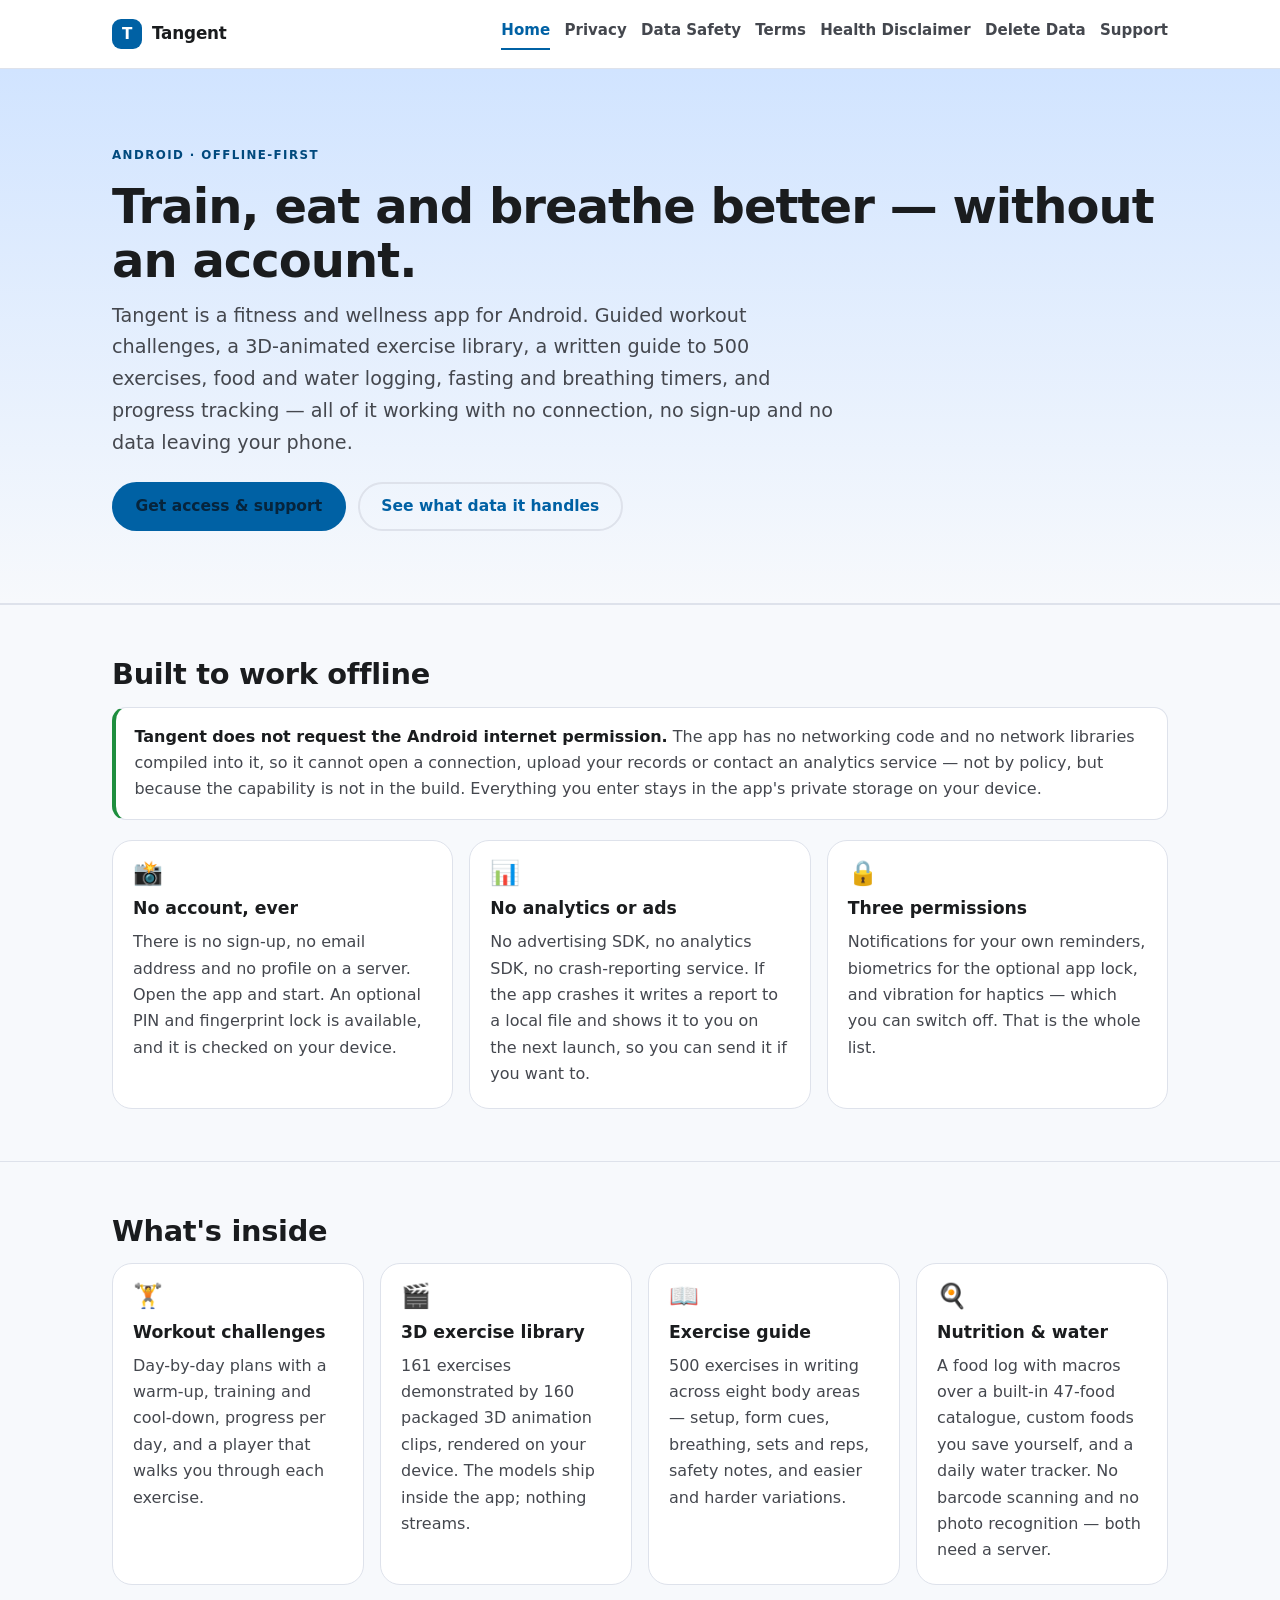
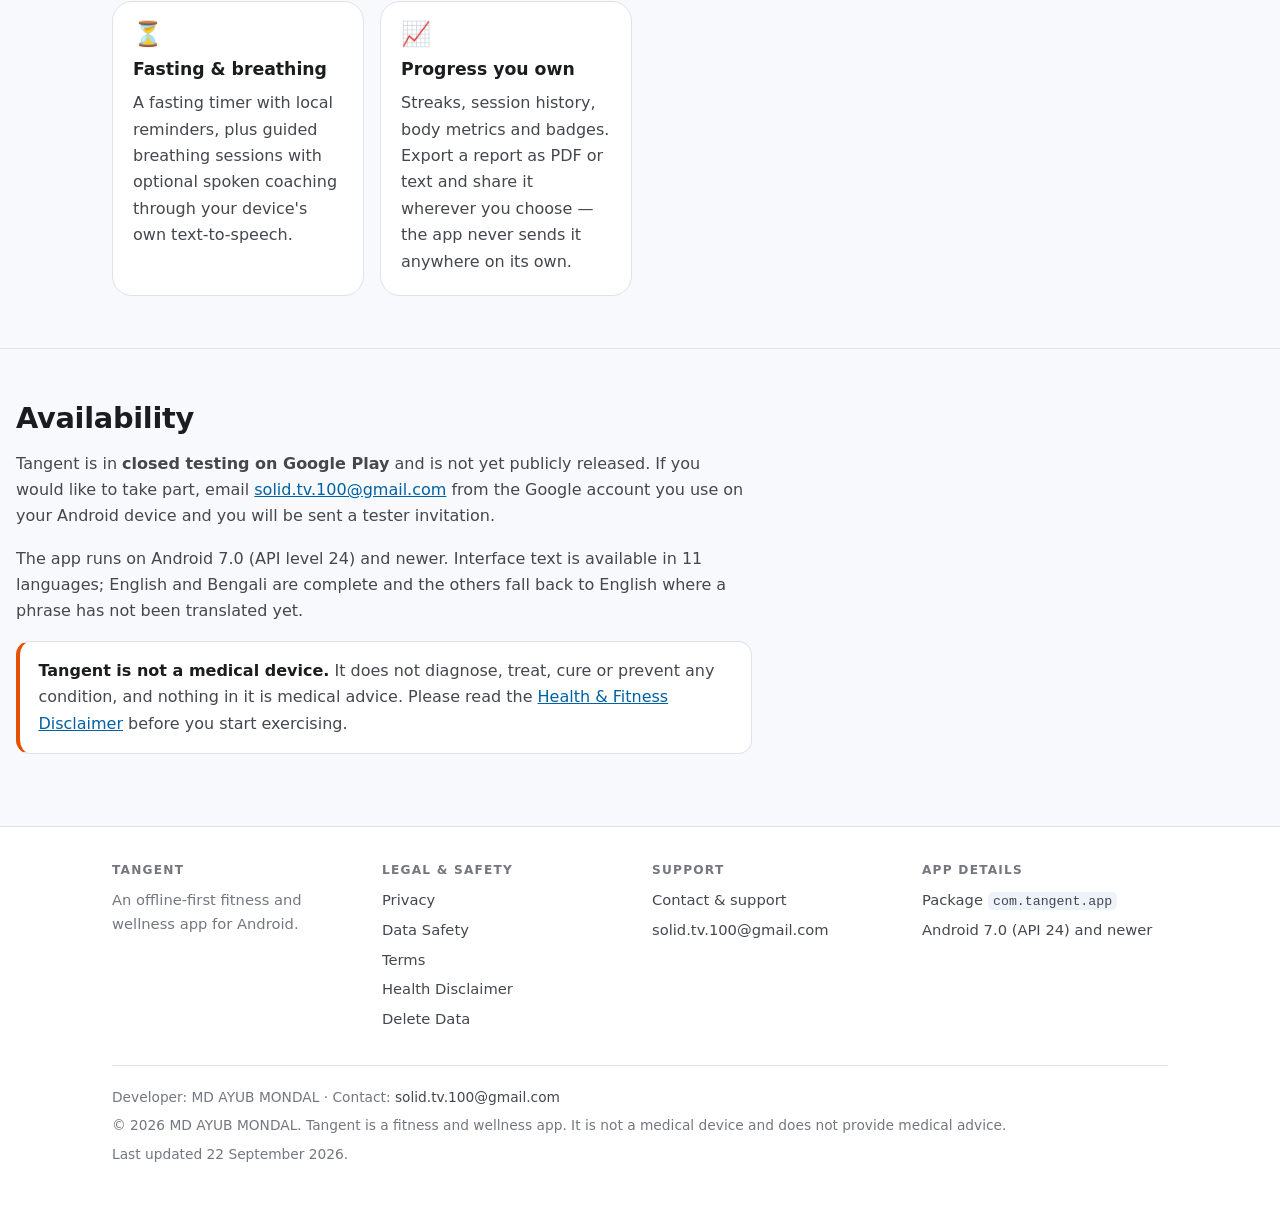
==== index.html @ b375116d "Initial commit: Tangent public website Static site for the Tangent Fitness & Wellness Android app: h" ====
<!DOCTYPE html>
<html lang="en">
<head>
<meta charset="utf-8">
<meta name="viewport" content="width=device-width, initial-scale=1">
<title>Tangent Fitness & Wellness — Offline Android fitness app</title>
<meta name="description" content="Tangent is an offline-first Android fitness and wellness app: workout challenges, a 3D exercise library, 500 written exercise guides, nutrition logging, fasting and breathing timers. No account, no ads, no data collection.">
<link rel="canonical" href="https://solidtv100-afk.github.io/tangent-website/">
<meta name="author" content="MD AYUB MONDAL">
<meta name="theme-color" content="#0061a4">
<meta property="og:type" content="website">
<meta property="og:site_name" content="Tangent Fitness &amp; Wellness">
<meta property="og:title" content="Tangent Fitness & Wellness — Offline Android fitness app">
<meta property="og:description" content="Tangent is an offline-first Android fitness and wellness app: workout challenges, a 3D exercise library, 500 written exercise guides, nutrition logging, fasting and breathing timers. No account, no ads, no data collection.">
<meta property="og:url" content="https://solidtv100-afk.github.io/tangent-website/">
<meta name="twitter:card" content="summary">
<link rel="stylesheet" href="assets/styles.css">
<link rel="icon" href="data:image/svg+xml,<svg xmlns='http://www.w3.org/2000/svg' viewBox='0 0 32 32'><rect width='32' height='32' rx='8' fill='%230061a4'/><text x='16' y='23' font-family='system-ui,sans-serif' font-size='19' font-weight='700' text-anchor='middle' fill='%23fff'>T</text></svg>">
<script type="application/ld+json">
{
  "@context": "https://schema.org",
  "@type": "SoftwareApplication",
  "name": "Tangent Fitness & Wellness",
  "operatingSystem": "Android 7.0+",
  "applicationCategory": "HealthApplication",
  "applicationSubCategory": "Fitness",
  "offers": { "@type": "Offer", "price": "0", "priceCurrency": "USD" },
  "author": { "@type": "Person", "name": "MD AYUB MONDAL" },
  "publisher": { "@type": "Person", "name": "MD AYUB MONDAL" },
  "url": "https://solidtv100-afk.github.io/tangent-website/",
  "description": "Offline-first fitness and wellness app for Android: workout challenges, a 3D exercise library, a written guide to 500 exercises, nutrition and water logging, fasting and breathing timers, and progress tracking. No account, no ads, no data collection.",
  "isAccessibleForFree": true,
  "privacyPolicy": "https://solidtv100-afk.github.io/tangent-website/privacy/"
}
</script>
</head>
<body>
<a class="skip-link" href="#main">Skip to main content</a>

<header class="site-header">
  <div class="wrap">
    <a class="brand" href="./">
      <span class="mark" aria-hidden="true">T</span>
      <span>Tangent<span class="sr-only"> Fitness &amp; Wellness</span></span>
    </a>
    <nav class="site-nav" aria-label="Main">
      <ul>
          <li><a href="./" aria-current="page">Home</a></li>
          <li><a href="privacy/">Privacy</a></li>
          <li><a href="data-safety/">Data Safety</a></li>
          <li><a href="terms/">Terms</a></li>
          <li><a href="disclaimer/">Health Disclaimer</a></li>
          <li><a href="delete-data/">Delete Data</a></li>
          <li><a href="support/">Support</a></li>
      </ul>
    </nav>
  </div>
</header>

<main id="main">

<section class="hero">
  <div class="wrap">
    <span class="eyebrow">Android &middot; Offline-first</span>
    <h1>Train, eat and breathe better &mdash; without an account.</h1>
    <p class="lede">
      Tangent is a fitness and wellness app for Android. Guided workout
      challenges, a 3D-animated exercise library, a written guide to 500
      exercises, food and water logging, fasting and breathing timers, and
      progress tracking &mdash; all of it working with no connection, no
      sign-up and no data leaving your phone.
    </p>
    <div class="actions">
      <a class="btn btn-primary" href="support/">Get access &amp; support</a>
      <a class="btn btn-ghost" href="data-safety/">See what data it handles</a>
    </div>
  </div>
</section>

<section>
  <div class="wrap">
    <h2>Built to work offline</h2>
    <div class="callout good">
      <p>
        <strong>Tangent does not request the Android internet permission.</strong>
        The app has no networking code and no network libraries compiled into
        it, so it cannot open a connection, upload your records or contact an
        analytics service &mdash; not by policy, but because the capability is
        not in the build. Everything you enter stays in the app's private
        storage on your device.
      </p>
    </div>
    <div class="grid">
      <div class="card">
        <span class="ico" aria-hidden="true">&#128248;</span>
        <h3>No account, ever</h3>
        <p>
          There is no sign-up, no email address and no profile on a server.
          Open the app and start. An optional PIN and fingerprint lock is
          available, and it is checked on your device.
        </p>
      </div>
      <div class="card">
        <span class="ico" aria-hidden="true">&#128202;</span>
        <h3>No analytics or ads</h3>
        <p>
          No advertising SDK, no analytics SDK, no crash-reporting service.
          If the app crashes it writes a report to a local file and shows it to
          you on the next launch, so you can send it if you want to.
        </p>
      </div>
      <div class="card">
        <span class="ico" aria-hidden="true">&#128274;</span>
        <h3>Three permissions</h3>
        <p>
          Notifications for your own reminders, biometrics for the optional app
          lock, and vibration for haptics &mdash; which you can switch off.
          That is the whole list.
        </p>
      </div>
    </div>
  </div>
</section>

<section>
  <div class="wrap">
    <h2>What's inside</h2>
    <div class="grid">
      <div class="card">
        <span class="ico" aria-hidden="true">&#127947;</span>
        <h3>Workout challenges</h3>
        <p>
          Day-by-day plans with a warm-up, training and cool-down, progress per
          day, and a player that walks you through each exercise.
        </p>
      </div>
      <div class="card">
        <span class="ico" aria-hidden="true">&#127916;</span>
        <h3>3D exercise library</h3>
        <p>
          161 exercises demonstrated by 160 packaged 3D animation clips,
          rendered on your device. The models ship inside the app; nothing
          streams.
        </p>
      </div>
      <div class="card">
        <span class="ico" aria-hidden="true">&#128214;</span>
        <h3>Exercise guide</h3>
        <p>
          500 exercises in writing across eight body areas &mdash; setup, form
          cues, breathing, sets and reps, safety notes, and easier and harder
          variations.
        </p>
      </div>
      <div class="card">
        <span class="ico" aria-hidden="true">&#127859;</span>
        <h3>Nutrition &amp; water</h3>
        <p>
          A food log with macros over a built-in 47-food catalogue, custom
          foods you save yourself, and a daily water tracker. No barcode
          scanning and no photo recognition &mdash; both need a server.
        </p>
      </div>
      <div class="card">
        <span class="ico" aria-hidden="true">&#9203;</span>
        <h3>Fasting &amp; breathing</h3>
        <p>
          A fasting timer with local reminders, plus guided breathing sessions
          with optional spoken coaching through your device's own
          text-to-speech.
        </p>
      </div>
      <div class="card">
        <span class="ico" aria-hidden="true">&#128200;</span>
        <h3>Progress you own</h3>
        <p>
          Streaks, session history, body metrics and badges. Export a report as
          PDF or text and share it wherever you choose &mdash; the app never
          sends it anywhere on its own.
        </p>
      </div>
    </div>
  </div>
</section>

<section>
  <div class="wrap prose">
    <h2>Availability</h2>
    <p>
      Tangent is in <strong>closed testing on Google Play</strong> and is not
      yet publicly released. If you would like to take part, email
      <a href="mailto:solid.tv.100@gmail.com">solid.tv.100@gmail.com</a> from the Google account you use on
      your Android device and you will be sent a tester invitation.
    </p>
    <p>
      The app runs on Android 7.0 (API level 24) and newer. Interface text is
      available in 11 languages; English and Bengali are complete and the
      others fall back to English where a phrase has not been translated yet.
    </p>
    <div class="callout warn">
      <p>
        <strong>Tangent is not a medical device.</strong> It does not diagnose,
        treat, cure or prevent any condition, and nothing in it is medical
        advice. Please read the
        <a href="disclaimer/">Health &amp; Fitness Disclaimer</a> before you
        start exercising.
      </p>
    </div>
  </div>
</section>

</main>

<footer class="site-footer">
  <div class="wrap">
    <div class="footer-grid">
      <div>
        <h2>Tangent</h2>
        <p style="margin:0;color:var(--ink-muted)">An offline-first fitness and wellness app for Android.</p>
      </div>
      <div>
        <h2>Legal &amp; safety</h2>
        <ul>
            <li><a href="privacy/">Privacy</a></li>
            <li><a href="data-safety/">Data Safety</a></li>
            <li><a href="terms/">Terms</a></li>
            <li><a href="disclaimer/">Health Disclaimer</a></li>
            <li><a href="delete-data/">Delete Data</a></li>
        </ul>
      </div>
      <div>
        <h2>Support</h2>
        <ul>
          <li><a href="support/">Contact &amp; support</a></li>
          <li><a href="mailto:solid.tv.100@gmail.com">solid.tv.100@gmail.com</a></li>
        </ul>
      </div>
      <div>
        <h2>App details</h2>
        <ul>
          <li>Package <code>com.tangent.app</code></li>
          <li>Android 7.0 (API 24) and newer</li>
        </ul>
      </div>
    </div>
    <div class="legal">
      <p>Developer: MD AYUB MONDAL &middot; Contact: <a href="mailto:solid.tv.100@gmail.com">solid.tv.100@gmail.com</a></p>
      <p>&copy; 2026 MD AYUB MONDAL. Tangent is a fitness and wellness app. It is not a medical device and does not provide medical advice.</p>
      <p>Last updated 22 September 2026.</p>
    </div>
  </div>
</footer>
</body>
</html>
---- assets/styles.css ----
/*
 * Tangent Fitness & Wellness — public site.
 *
 * One stylesheet, no build step, no web fonts and no JavaScript: every page is
 * a static document that renders on first paint. The palette is taken from the
 * app's own theme so the site and the product look like the same thing.
 */

:root {
  --canvas: #f7f9fc;
  --surface: #ffffff;
  --surface-alt: #eef3fa;
  --border: #dee2eb;
  --blue: #0061a4;
  --blue-dark: #00497d;
  --blue-light: #d1e4ff;
  --ink: #1a1c1e;
  --ink-2: #44474e;
  --ink-muted: #74777f;
  --success: #1e8e3e;
  --flame: #e65100;
  --radius: 14px;
  --radius-lg: 20px;
  --maxw: 68rem;
  --gutter: 1rem;
}

@media (prefers-color-scheme: dark) {
  :root:not([data-theme="light"]) {
    --canvas: #121417;
    --surface: #1a1c1e;
    --surface-alt: #22262b;
    --border: #33373d;
    --blue: #9ecaff;
    --blue-dark: #d1e4ff;
    --blue-light: #16324d;
    --ink: #e3e2e6;
    --ink-2: #c4c7cf;
    --ink-muted: #8e9199;
    --success: #6dd58c;
    --flame: #ffb59c;
  }
}

:root[data-theme="dark"] {
  --canvas: #121417;
  --surface: #1a1c1e;
  --surface-alt: #22262b;
  --border: #33373d;
  --blue: #9ecaff;
  --blue-dark: #d1e4ff;
  --blue-light: #16324d;
  --ink: #e3e2e6;
  --ink-2: #c4c7cf;
  --ink-muted: #8e9199;
  --success: #6dd58c;
  --flame: #ffb59c;
}

*, *::before, *::after { box-sizing: border-box; }

html { -webkit-text-size-adjust: 100%; scroll-behavior: smooth; }
@media (prefers-reduced-motion: reduce) {
  html { scroll-behavior: auto; }
}

body {
  margin: 0;
  background: var(--canvas);
  color: var(--ink-2);
  font-family: system-ui, -apple-system, "Segoe UI", Roboto, "Helvetica Neue", Arial, sans-serif;
  font-size: 1rem;
  line-height: 1.65;
  overflow-wrap: break-word;
}

/* Keyboard users need to see where they are. */
:where(a, button, summary, input):focus-visible {
  outline: 3px solid var(--blue);
  outline-offset: 2px;
  border-radius: 4px;
}

.skip-link {
  position: absolute;
  left: -9999px;
  top: 0;
  background: var(--blue);
  color: #fff;
  padding: 0.75rem 1rem;
  z-index: 100;
}
.skip-link:focus { left: 0; }

.wrap {
  width: 100%;
  max-width: var(--maxw);
  margin-inline: auto;
  padding-inline: var(--gutter);
}

/* ── header ────────────────────────────────────────────────────────────── */
.site-header {
  background: var(--surface);
  border-bottom: 1px solid var(--border);
  position: sticky;
  top: 0;
  z-index: 20;
}
.site-header .wrap {
  display: flex;
  flex-wrap: wrap;
  align-items: center;
  gap: 0.5rem 1.25rem;
  padding-block: 0.75rem;
}
.brand {
  display: inline-flex;
  align-items: center;
  gap: 0.6rem;
  font-weight: 800;
  font-size: 1.05rem;
  color: var(--ink);
  text-decoration: none;
  letter-spacing: -0.01em;
}
.brand .mark {
  width: 1.9rem;
  height: 1.9rem;
  flex: none;
  border-radius: 9px;
  background: var(--blue);
  color: #fff;
  display: grid;
  place-items: center;
  font-size: 0.95rem;
  font-weight: 900;
}
/* A wrapping row of links needs no toggle button and no script; six links fit
   on two lines at 320px and on one line from about 640px up. */
.site-nav ul {
  display: flex;
  flex-wrap: wrap;
  gap: 0.15rem 0.9rem;
  list-style: none;
  margin: 0;
  padding: 0;
}
.site-nav a {
  display: inline-block;
  padding: 0.35rem 0;
  color: var(--ink-2);
  text-decoration: none;
  font-size: 0.94rem;
  font-weight: 600;
  border-bottom: 2px solid transparent;
}
.site-nav a:hover { color: var(--blue); }
.site-nav a[aria-current="page"] {
  color: var(--blue);
  border-bottom-color: var(--blue);
}
@media (min-width: 46rem) {
  .site-nav { margin-left: auto; }
}

/* ── hero ──────────────────────────────────────────────────────────────── */
.hero {
  padding-block: clamp(2.5rem, 7vw, 4.5rem);
  background: linear-gradient(180deg, var(--blue-light) 0%, var(--canvas) 100%);
  border-bottom: 1px solid var(--border);
}
.hero h1 {
  margin: 0 0 0.75rem;
  font-size: clamp(1.9rem, 6vw, 3rem);
  line-height: 1.12;
  letter-spacing: -0.02em;
  color: var(--ink);
}
.hero .lede {
  margin: 0 0 1.5rem;
  font-size: clamp(1.02rem, 2.4vw, 1.2rem);
  max-width: 46rem;
  color: var(--ink-2);
}
.eyebrow {
  display: inline-block;
  margin-bottom: 0.9rem;
  font-size: 0.74rem;
  font-weight: 800;
  letter-spacing: 0.12em;
  text-transform: uppercase;
  color: var(--blue-dark);
}

.actions { display: flex; flex-wrap: wrap; gap: 0.75rem; }
.btn {
  display: inline-flex;
  align-items: center;
  justify-content: center;
  min-height: 2.9rem;
  padding: 0.6rem 1.35rem;
  border-radius: 999px;
  font-weight: 700;
  font-size: 0.97rem;
  text-decoration: none;
  border: 2px solid transparent;
  cursor: pointer;
}
.btn-primary { background: var(--blue); color: #fff; }
.btn-primary:hover { background: var(--blue-dark); }
:root[data-theme="dark"] .btn-primary,
:root:not([data-theme="light"]) .btn-primary { color: #06243c; }
.btn-ghost {
  background: transparent;
  color: var(--blue);
  border-color: var(--border);
}
.btn-ghost:hover { border-color: var(--blue); }

/* ── content ───────────────────────────────────────────────────────────── */
main { display: block; }
section { padding-block: clamp(2rem, 5vw, 3.25rem); }
section + section { border-top: 1px solid var(--border); }

h2 {
  font-size: clamp(1.35rem, 3.6vw, 1.8rem);
  line-height: 1.25;
  letter-spacing: -0.01em;
  color: var(--ink);
  margin: 0 0 0.85rem;
}
h3 {
  font-size: 1.08rem;
  color: var(--ink);
  margin: 1.75rem 0 0.4rem;
}
p { margin: 0 0 1rem; }
a { color: var(--blue); }

ul, ol { margin: 0 0 1rem; padding-left: 1.3rem; }
li { margin-bottom: 0.4rem; }

.grid {
  display: grid;
  gap: 1rem;
  grid-template-columns: repeat(auto-fit, minmax(min(100%, 15.5rem), 1fr));
}
.card {
  background: var(--surface);
  border: 1px solid var(--border);
  border-radius: var(--radius-lg);
  padding: 1.25rem;
}
.card h3 { margin-top: 0; }
.card p:last-child { margin-bottom: 0; }
.card .ico { font-size: 1.5rem; line-height: 1; display: block; margin-bottom: 0.6rem; }

/* A claim the reader can check beats a claim they have to trust. */
.callout {
  background: var(--surface);
  border: 1px solid var(--border);
  border-left: 4px solid var(--blue);
  border-radius: var(--radius);
  padding: 1rem 1.15rem;
  margin: 0 0 1.25rem;
}
.callout.warn { border-left-color: var(--flame); }
.callout.good { border-left-color: var(--success); }
.callout > :last-child { margin-bottom: 0; }
.callout strong { color: var(--ink); }

.table-scroll { overflow-x: auto; margin-bottom: 1.25rem; }
table {
  width: 100%;
  border-collapse: collapse;
  font-size: 0.94rem;
  background: var(--surface);
  border: 1px solid var(--border);
  border-radius: var(--radius);
}
caption {
  caption-side: top;
  text-align: left;
  font-size: 0.86rem;
  color: var(--ink-muted);
  padding-bottom: 0.5rem;
}
th, td {
  text-align: left;
  padding: 0.7rem 0.85rem;
  border-bottom: 1px solid var(--border);
  vertical-align: top;
}
th { color: var(--ink); font-weight: 700; background: var(--surface-alt); }
tbody tr:last-child td { border-bottom: none; }

code, .mono {
  font-family: ui-monospace, SFMono-Regular, Menlo, Consolas, monospace;
  font-size: 0.9em;
  background: var(--surface-alt);
  padding: 0.12em 0.4em;
  border-radius: 5px;
}

.meta {
  font-size: 0.88rem;
  color: var(--ink-muted);
  margin-bottom: 1.5rem;
}
/* A comfortable measure for long text, but left-aligned: `.wrap` centres its
   own box, so a narrower `.prose` inside it used to re-centre and sit inboard
   of every full-width section above it, breaking the left rail down the page. */
.prose { max-width: 48rem; margin-inline: 0 auto; }

/* ── footer ────────────────────────────────────────────────────────────── */
.site-footer {
  background: var(--surface);
  border-top: 1px solid var(--border);
  padding-block: 2.25rem;
  font-size: 0.92rem;
}
.footer-grid {
  display: grid;
  gap: 1.5rem;
  grid-template-columns: repeat(auto-fit, minmax(min(100%, 13rem), 1fr));
}
.site-footer h2 {
  font-size: 0.76rem;
  letter-spacing: 0.1em;
  text-transform: uppercase;
  color: var(--ink-muted);
  margin-bottom: 0.6rem;
}
.site-footer ul { list-style: none; padding: 0; margin: 0; }
.site-footer li { margin-bottom: 0.35rem; }
.site-footer a { color: var(--ink-2); text-decoration: none; }
.site-footer a:hover { color: var(--blue); text-decoration: underline; }
.legal {
  margin-top: 1.75rem;
  padding-top: 1.25rem;
  border-top: 1px solid var(--border);
  color: var(--ink-muted);
  font-size: 0.86rem;
}
.legal p { margin-bottom: 0.35rem; }

/* Visually hidden but available to screen readers. */
.sr-only {
  position: absolute;
  width: 1px; height: 1px;
  padding: 0; margin: -1px;
  overflow: hidden;
  clip: rect(0 0 0 0);
  white-space: nowrap;
  border: 0;
}

/* A scrollable table is focusable, so give it a visible boundary and let it
   breathe less on a narrow screen — a 3-column table at 320px needs the room
   more than it needs the padding. */
.table-scroll {
  border-radius: var(--radius);
}
.table-scroll:focus-visible {
  outline: 3px solid var(--blue);
  outline-offset: 2px;
}
@media (max-width: 26rem) {
  th, td { padding: 0.55rem 0.6rem; }
  table { font-size: 0.88rem; }
}
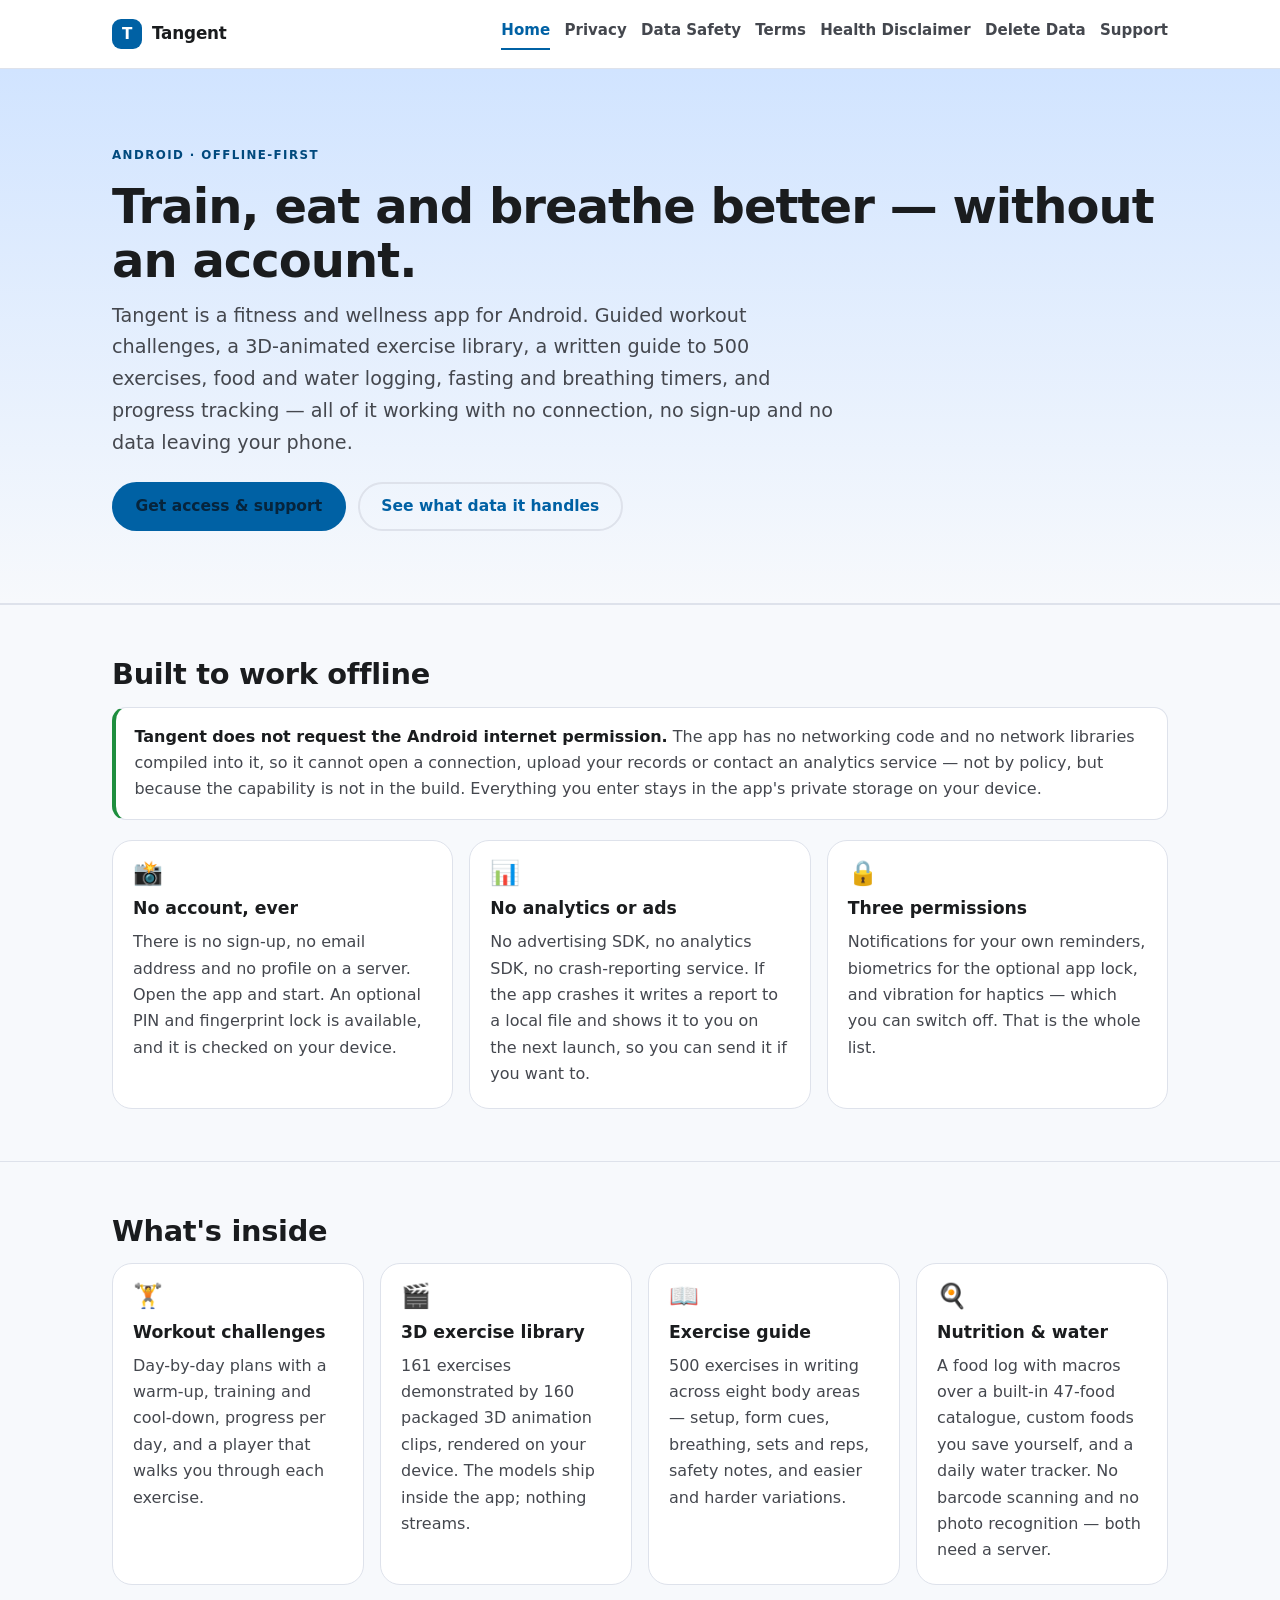
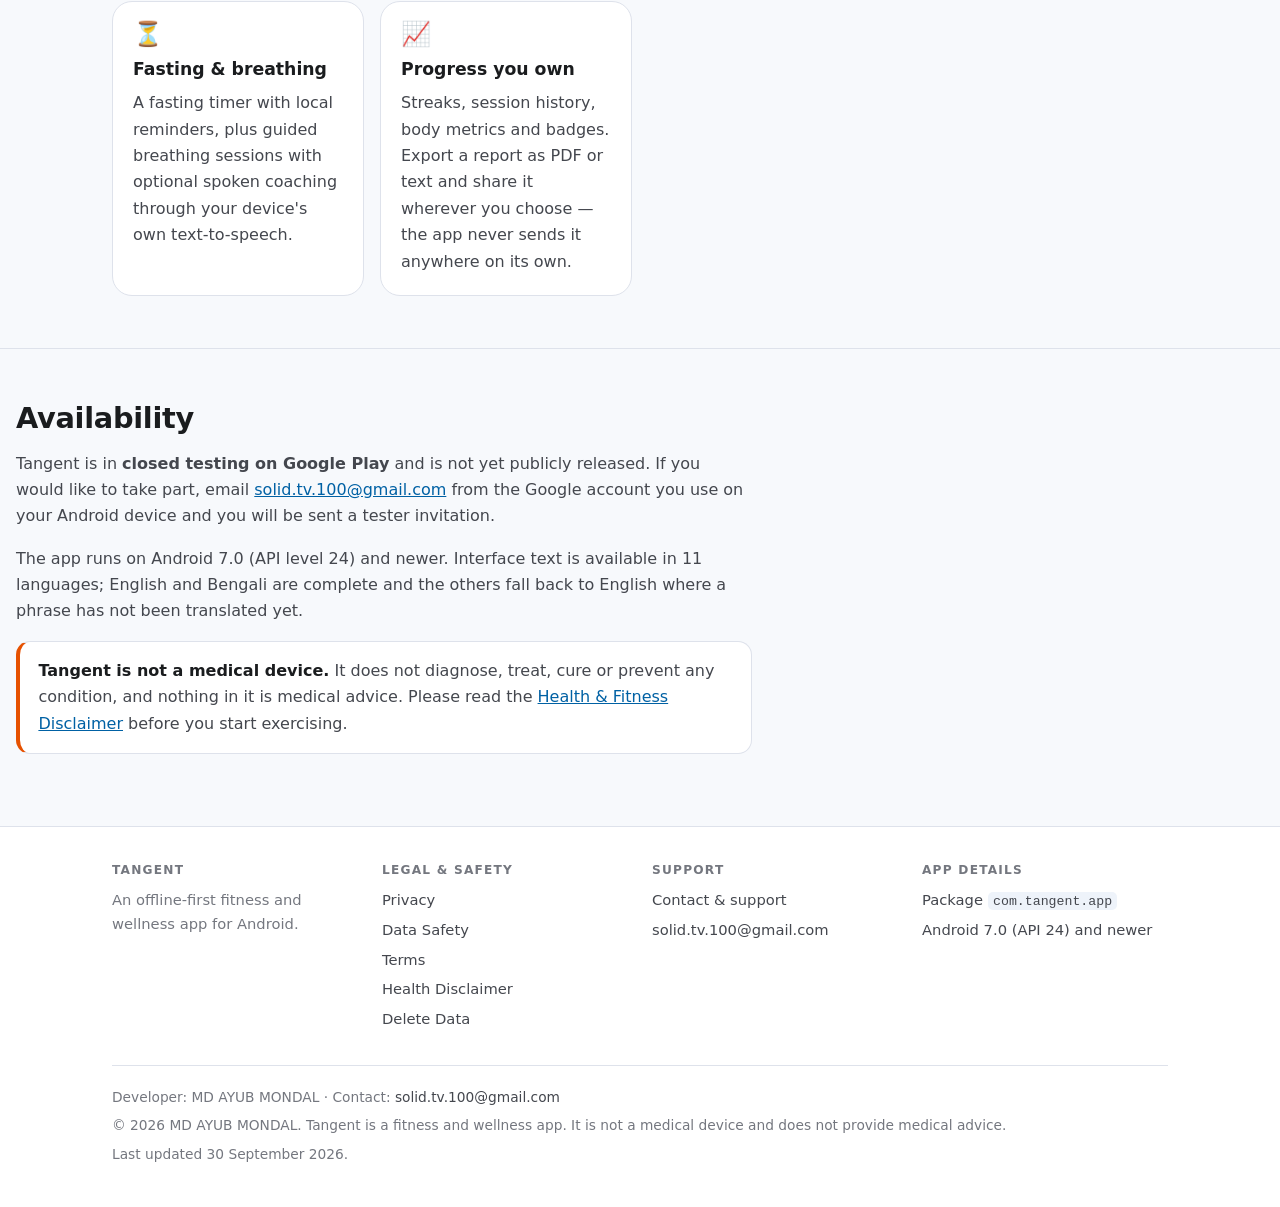
==== commit e1344787: "Privacy, data safety and disclaimer: add Health Checks and activity/sleep/custom logs Sync the gener" ====
--- a/index.html
+++ b/index.html
@@ -246,7 +246,7 @@
     <div class="legal">
       <p>Developer: MD AYUB MONDAL &middot; Contact: <a href="mailto:solid.tv.100@gmail.com">solid.tv.100@gmail.com</a></p>
       <p>&copy; 2026 MD AYUB MONDAL. Tangent is a fitness and wellness app. It is not a medical device and does not provide medical advice.</p>
-      <p>Last updated 22 September 2026.</p>
+      <p>Last updated 30 September 2026.</p>
     </div>
   </div>
 </footer>
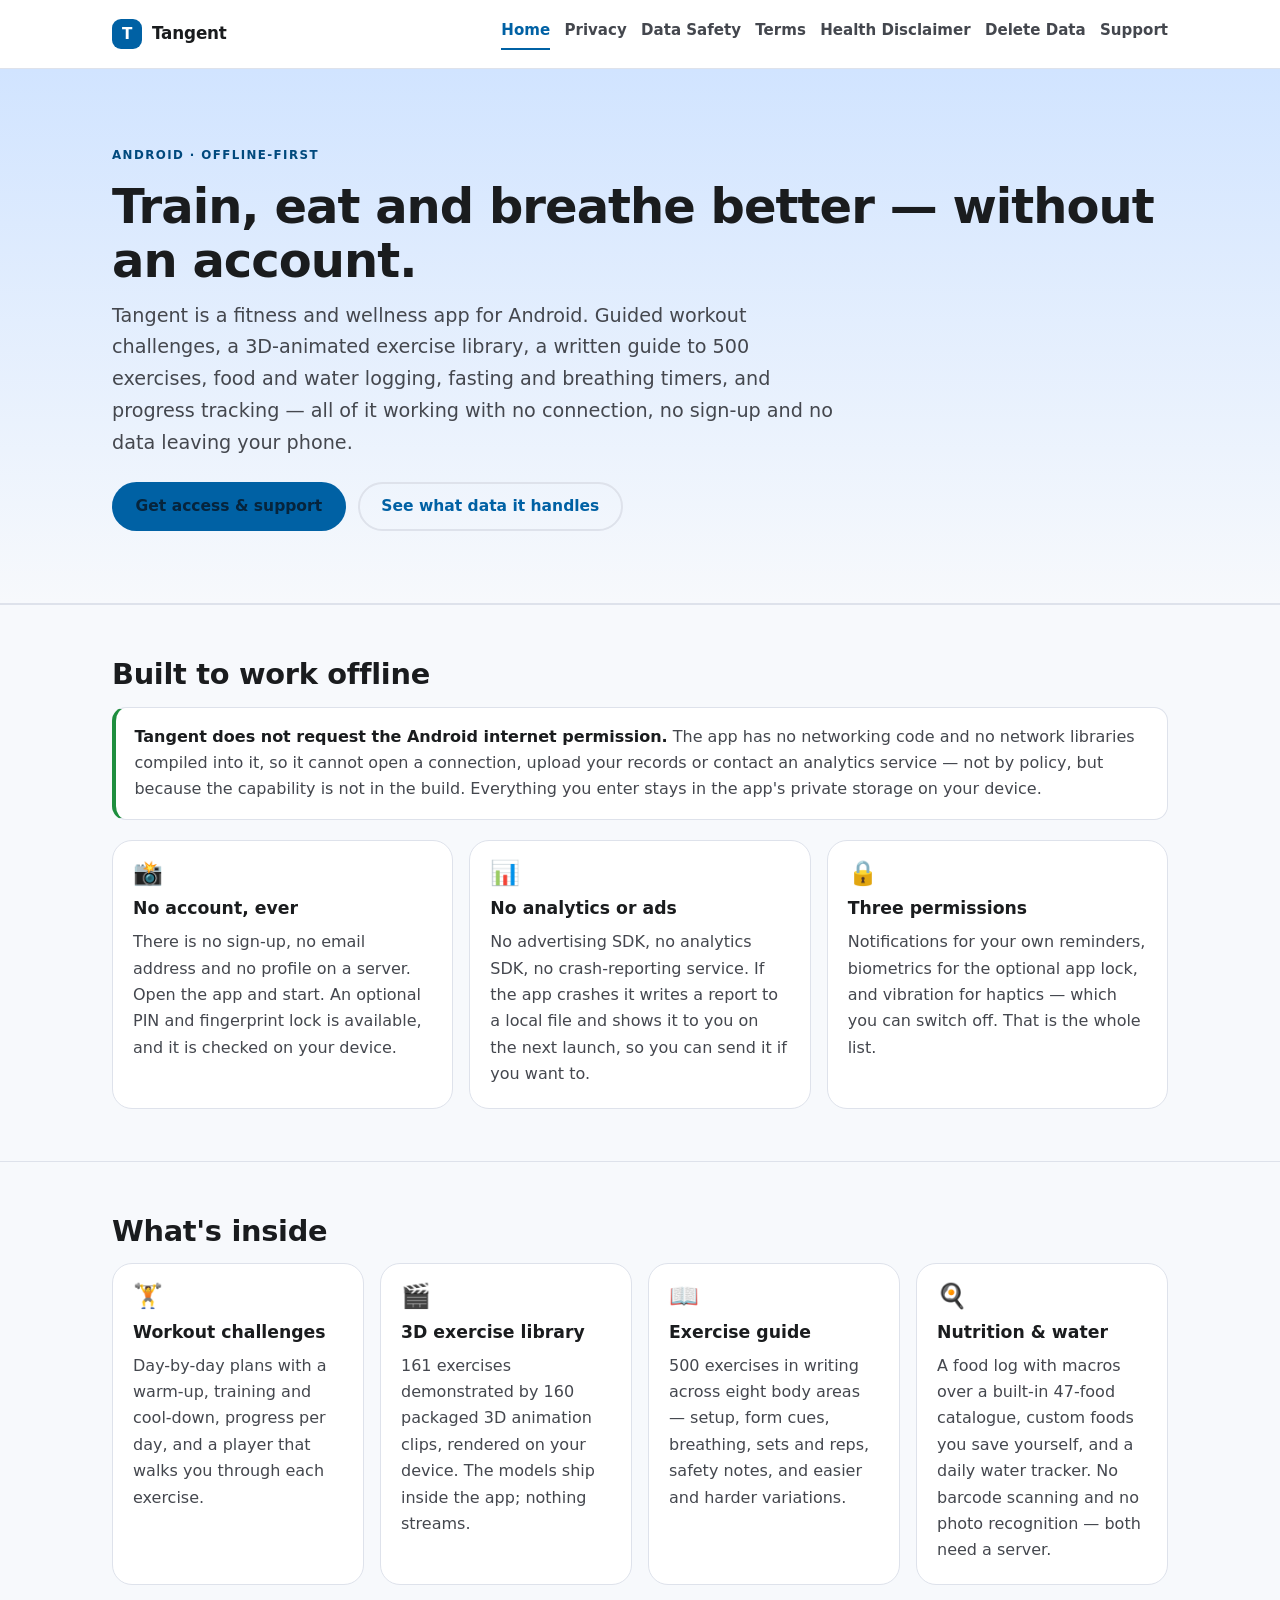
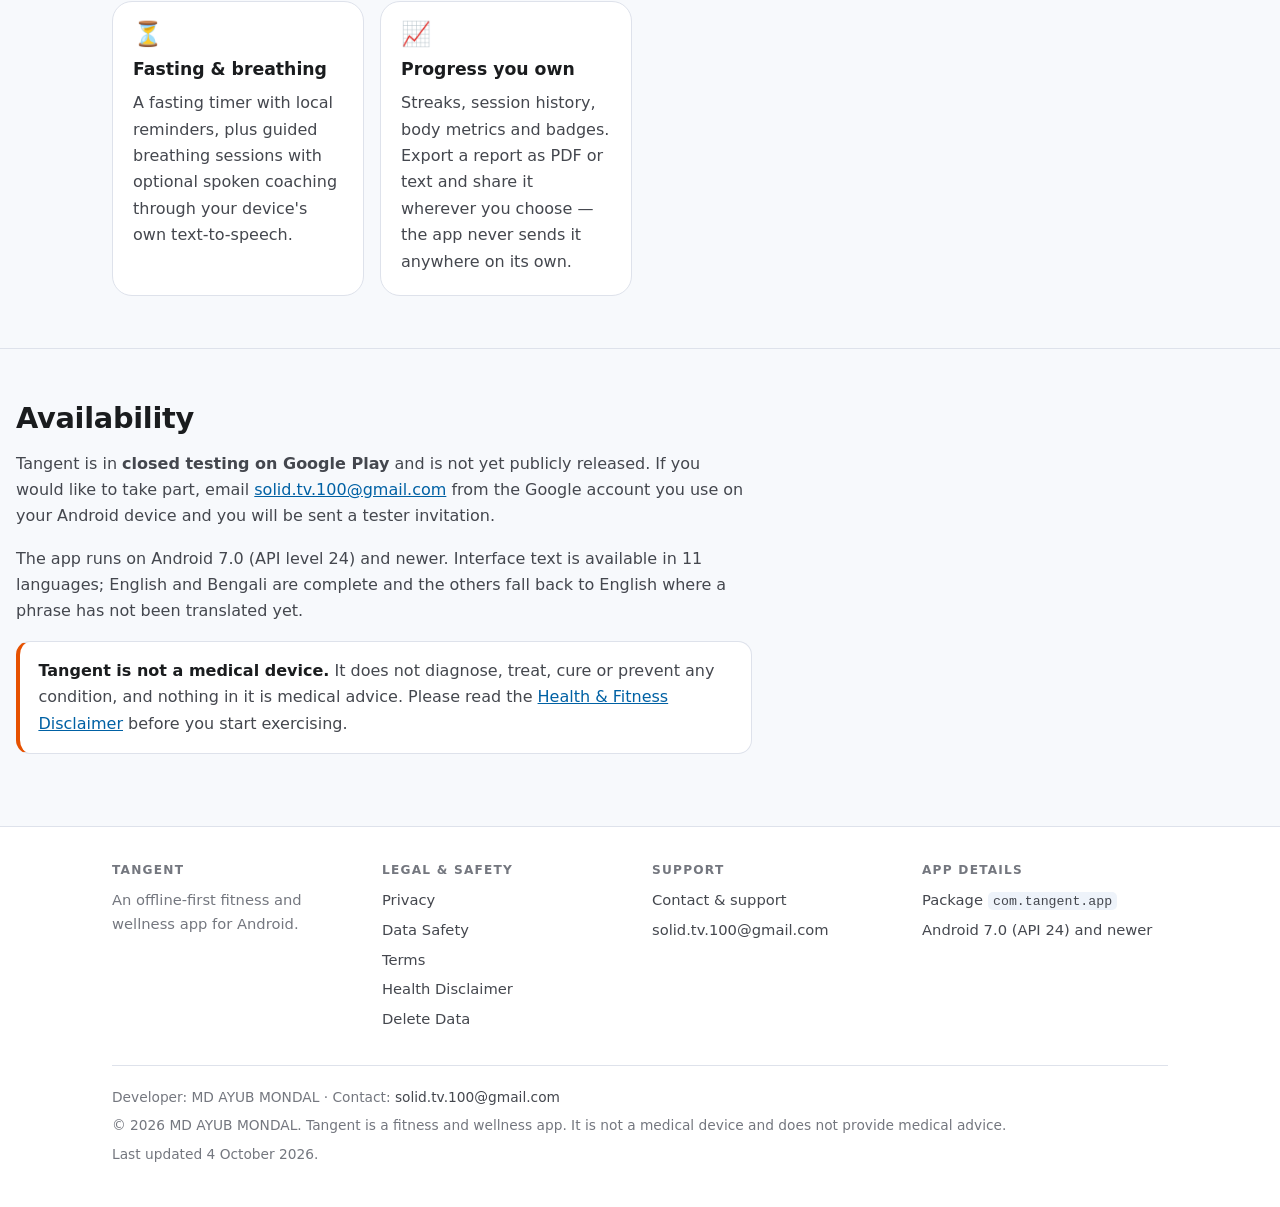
==== commit 8219b779: "Privacy, data safety and disclaimer: add Relationship Skills List the Relationship Skills programme'" ====
--- a/index.html
+++ b/index.html
@@ -246,7 +246,7 @@
     <div class="legal">
       <p>Developer: MD AYUB MONDAL &middot; Contact: <a href="mailto:solid.tv.100@gmail.com">solid.tv.100@gmail.com</a></p>
       <p>&copy; 2026 MD AYUB MONDAL. Tangent is a fitness and wellness app. It is not a medical device and does not provide medical advice.</p>
-      <p>Last updated 30 September 2026.</p>
+      <p>Last updated 4 October 2026.</p>
     </div>
   </div>
 </footer>
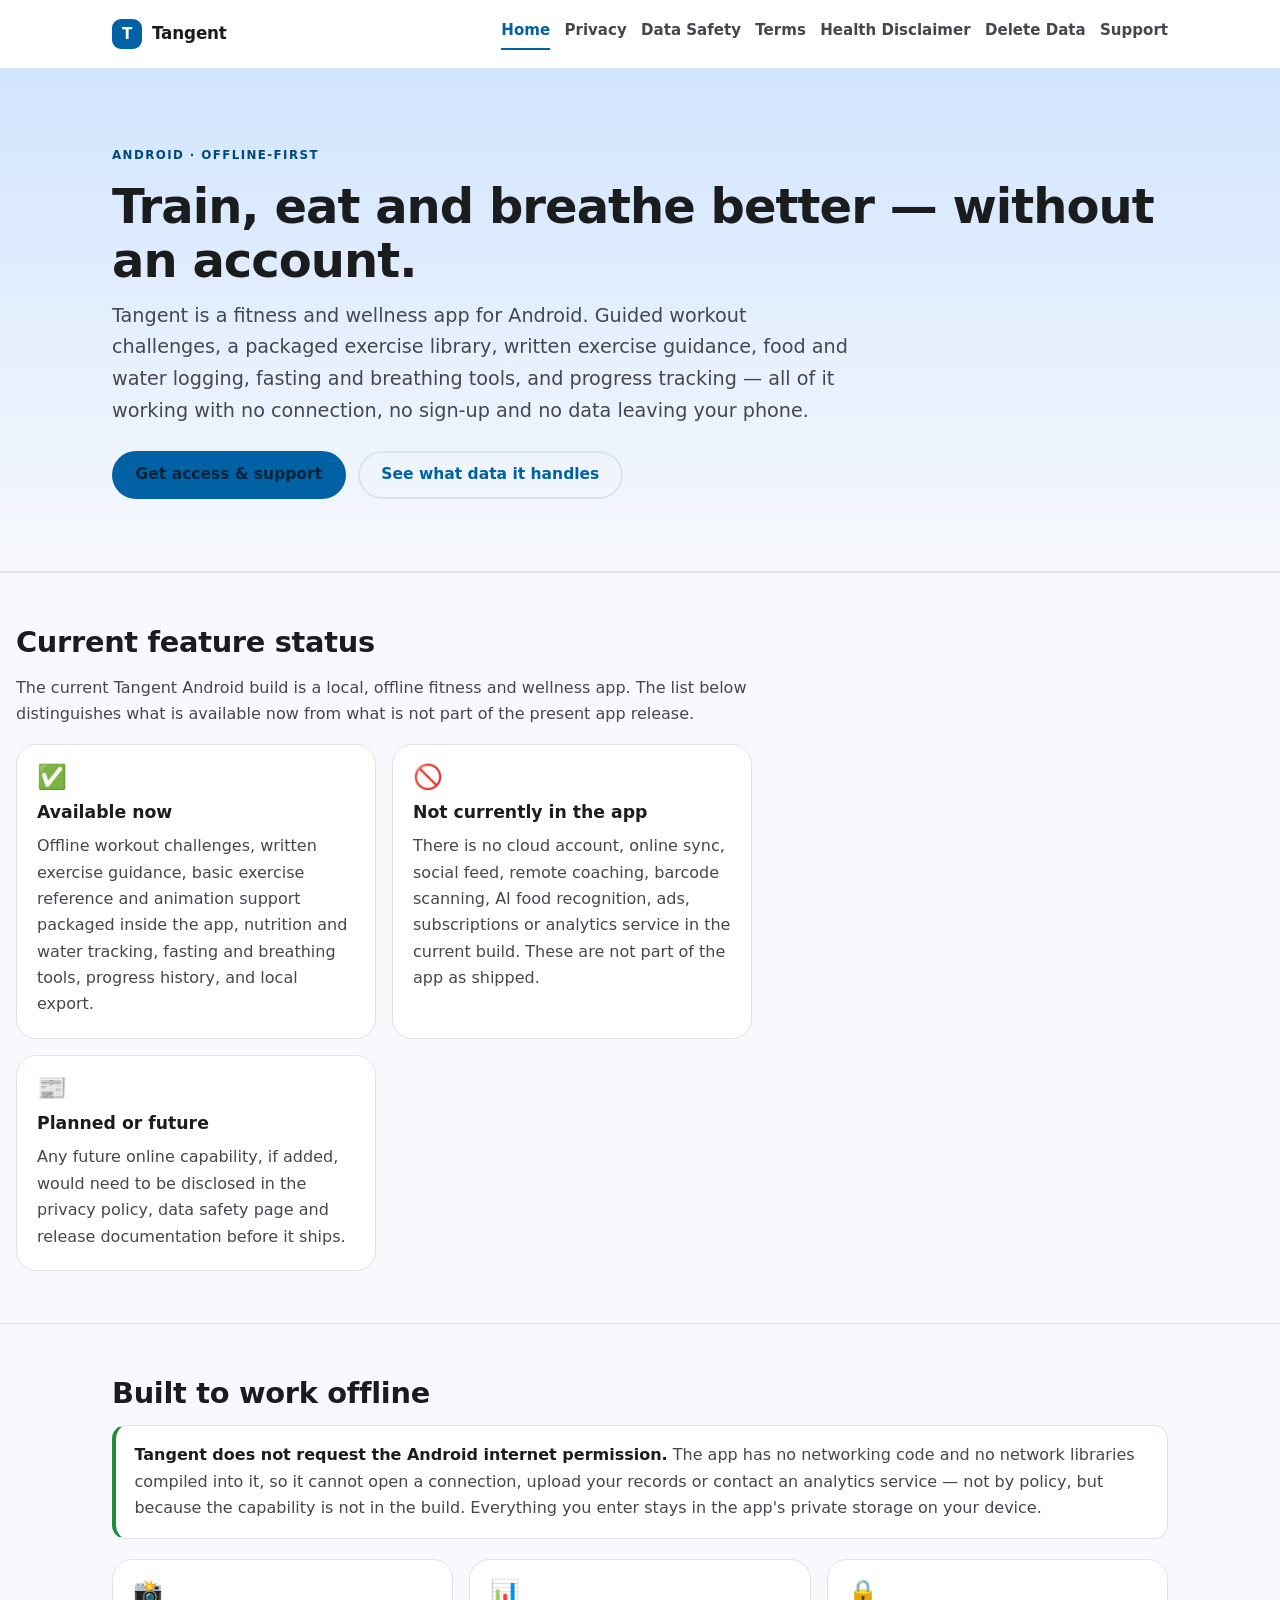
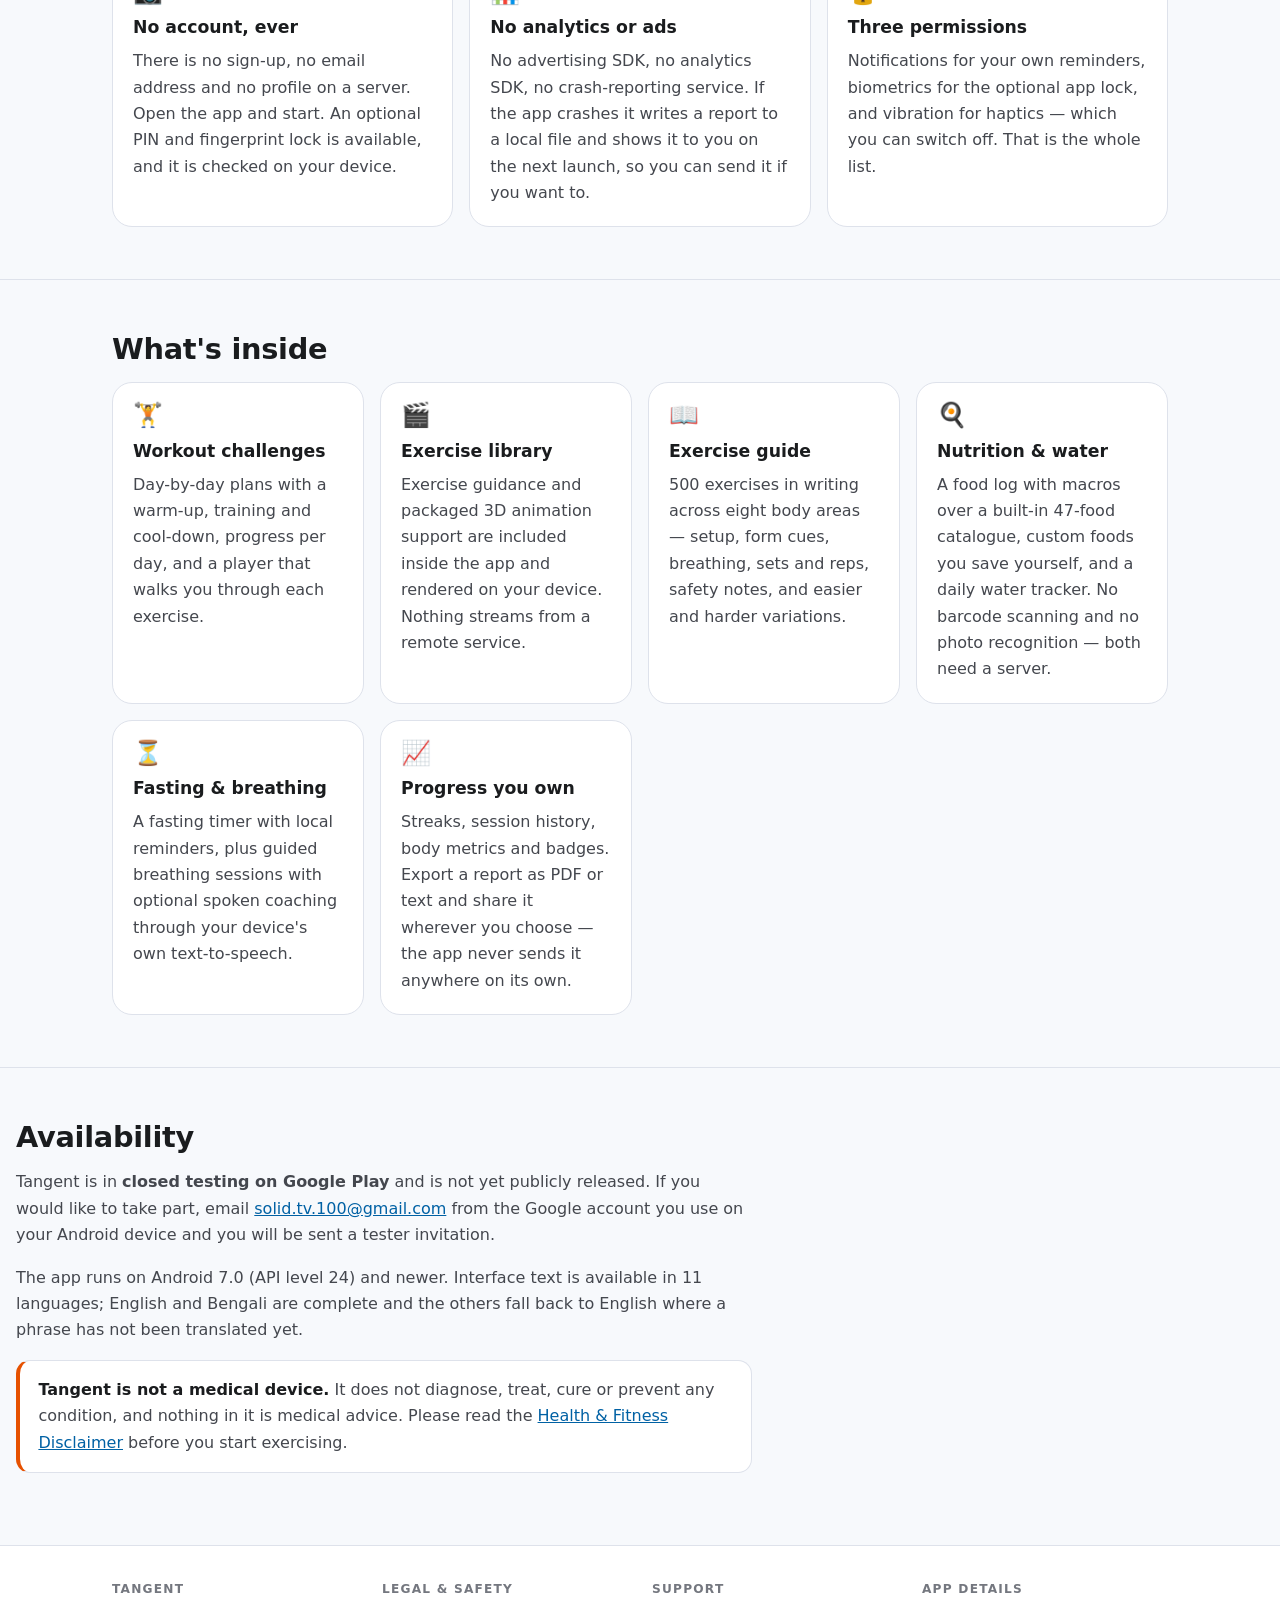
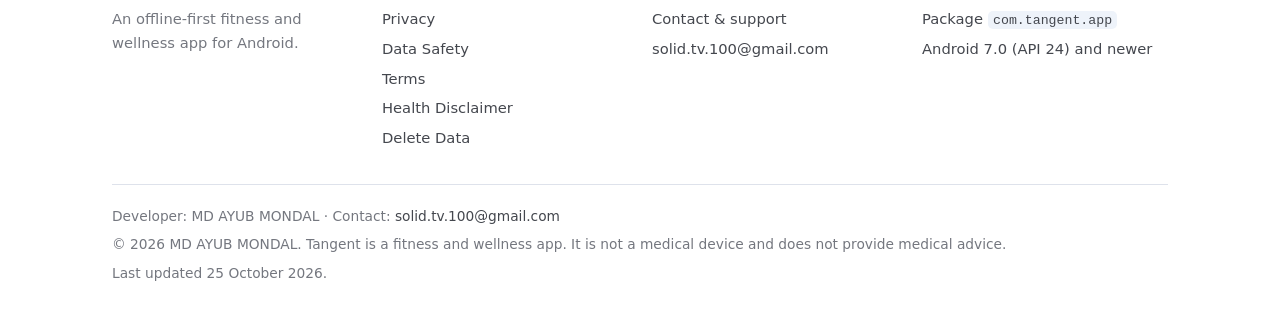
==== commit 7355266f: "Clarify current app feature status and remove overbroad claims from the home page" ====
--- a/index.html
+++ b/index.html
@@ -4,18 +4,18 @@
 <meta charset="utf-8">
 <meta name="viewport" content="width=device-width, initial-scale=1">
 <title>Tangent Fitness & Wellness — Offline Android fitness app</title>
-<meta name="description" content="Tangent is an offline-first Android fitness and wellness app: workout challenges, a 3D exercise library, 500 written exercise guides, nutrition logging, fasting and breathing timers. No account, no ads, no data collection.">
+<meta name="description" content="Tangent is an offline-first Android fitness and wellness app: workout challenges, a 3D exercise library, 500 written exercise guides, nutrition logging, fasting and breathing tools, and progress tracking — all without an account or internet connection.">
 <link rel="canonical" href="https://solidtv100-afk.github.io/tangent-website/">
 <meta name="author" content="MD AYUB MONDAL">
 <meta name="theme-color" content="#0061a4">
 <meta property="og:type" content="website">
 <meta property="og:site_name" content="Tangent Fitness &amp; Wellness">
 <meta property="og:title" content="Tangent Fitness & Wellness — Offline Android fitness app">
-<meta property="og:description" content="Tangent is an offline-first Android fitness and wellness app: workout challenges, a 3D exercise library, 500 written exercise guides, nutrition logging, fasting and breathing timers. No account, no ads, no data collection.">
+<meta property="og:description" content="Tangent is an offline-first Android fitness and wellness app: workout challenges, a 3D exercise library, 500 written exercise guides, nutrition logging, fasting and breathing tools, and progress tracking — all without an account or internet connection.">
 <meta property="og:url" content="https://solidtv100-afk.github.io/tangent-website/">
 <meta name="twitter:card" content="summary">
 <link rel="stylesheet" href="assets/styles.css">
-<link rel="icon" href="data:image/svg+xml,<svg xmlns='http://www.w3.org/2000/svg' viewBox='0 0 32 32'><rect width='32' height='32' rx='8' fill='%230061a4'/><text x='16' y='23' font-family='system-ui,sans-serif' font-size='19' font-weight='700' text-anchor='middle' fill='%23fff'>T</text></svg>">
+<link rel="icon" href="data:image/svg+xml,<svg xmlns='http://www.w3.org/2000/svg' viewBox='0 0 32 32'><rect width='32' height='32' rx='8' fill='%230061a4'/><text x='16' y='23' font-family='system-ui, sans-serif' font-size='18' font-weight='700' fill='white'>T</text></svg>">
 <script type="application/ld+json">
 {
   "@context": "https://schema.org",
@@ -28,7 +28,7 @@
   "author": { "@type": "Person", "name": "MD AYUB MONDAL" },
   "publisher": { "@type": "Person", "name": "MD AYUB MONDAL" },
   "url": "https://solidtv100-afk.github.io/tangent-website/",
-  "description": "Offline-first fitness and wellness app for Android: workout challenges, a 3D exercise library, a written guide to 500 exercises, nutrition and water logging, fasting and breathing timers, and progress tracking. No account, no ads, no data collection.",
+  "description": "Offline-first fitness and wellness app for Android: workout challenges, a 3D exercise library, a written guide to 500 exercises, nutrition and water logging, fasting and breathing tools, and progress tracking — all without a network account.",
   "isAccessibleForFree": true,
   "privacyPolicy": "https://solidtv100-afk.github.io/tangent-website/privacy/"
 }
@@ -65,14 +65,55 @@
     <h1>Train, eat and breathe better &mdash; without an account.</h1>
     <p class="lede">
       Tangent is a fitness and wellness app for Android. Guided workout
-      challenges, a 3D-animated exercise library, a written guide to 500
-      exercises, food and water logging, fasting and breathing timers, and
-      progress tracking &mdash; all of it working with no connection, no
-      sign-up and no data leaving your phone.
+      challenges, a packaged exercise library, written exercise guidance,
+      food and water logging, fasting and breathing tools, and progress
+      tracking &mdash; all of it working with no connection, no sign-up and no
+      data leaving your phone.
     </p>
     <div class="actions">
       <a class="btn btn-primary" href="support/">Get access &amp; support</a>
       <a class="btn btn-ghost" href="data-safety/">See what data it handles</a>
+    </div>
+  </div>
+</section>
+
+<section>
+  <div class="wrap prose">
+    <h2>Current feature status</h2>
+    <p>
+      The current Tangent Android build is a local, offline fitness and wellness
+      app. The list below distinguishes what is available now from what is not
+      part of the present app release.
+    </p>
+    <div class="grid">
+      <div class="card">
+        <span class="ico" aria-hidden="true">&#9989;</span>
+        <h3>Available now</h3>
+        <p>
+          Offline workout challenges, written exercise guidance, basic exercise
+          reference and animation support packaged inside the app, nutrition and
+          water tracking, fasting and breathing tools, progress history, and
+          local export.
+        </p>
+      </div>
+      <div class="card">
+        <span class="ico" aria-hidden="true">&#128683;</span>
+        <h3>Not currently in the app</h3>
+        <p>
+          There is no cloud account, online sync, social feed, remote coaching,
+          barcode scanning, AI food recognition, ads, subscriptions or analytics
+          service in the current build. These are not part of the app as shipped.
+        </p>
+      </div>
+      <div class="card">
+        <span class="ico" aria-hidden="true">&#128240;</span>
+        <h3>Planned or future</h3>
+        <p>
+          Any future online capability, if added, would need to be disclosed in
+          the privacy policy, data safety page and release documentation before
+          it ships.
+        </p>
+      </div>
     </div>
   </div>
 </section>
@@ -136,11 +177,11 @@
       </div>
       <div class="card">
         <span class="ico" aria-hidden="true">&#127916;</span>
-        <h3>3D exercise library</h3>
-        <p>
-          161 exercises demonstrated by 160 packaged 3D animation clips,
-          rendered on your device. The models ship inside the app; nothing
-          streams.
+        <h3>Exercise library</h3>
+        <p>
+          Exercise guidance and packaged 3D animation support are included inside
+          the app and rendered on your device. Nothing streams from a remote
+          service.
         </p>
       </div>
       <div class="card">
@@ -246,7 +287,7 @@
     <div class="legal">
       <p>Developer: MD AYUB MONDAL &middot; Contact: <a href="mailto:solid.tv.100@gmail.com">solid.tv.100@gmail.com</a></p>
       <p>&copy; 2026 MD AYUB MONDAL. Tangent is a fitness and wellness app. It is not a medical device and does not provide medical advice.</p>
-      <p>Last updated 4 October 2026.</p>
+      <p>Last updated 25 October 2026.</p>
     </div>
   </div>
 </footer>
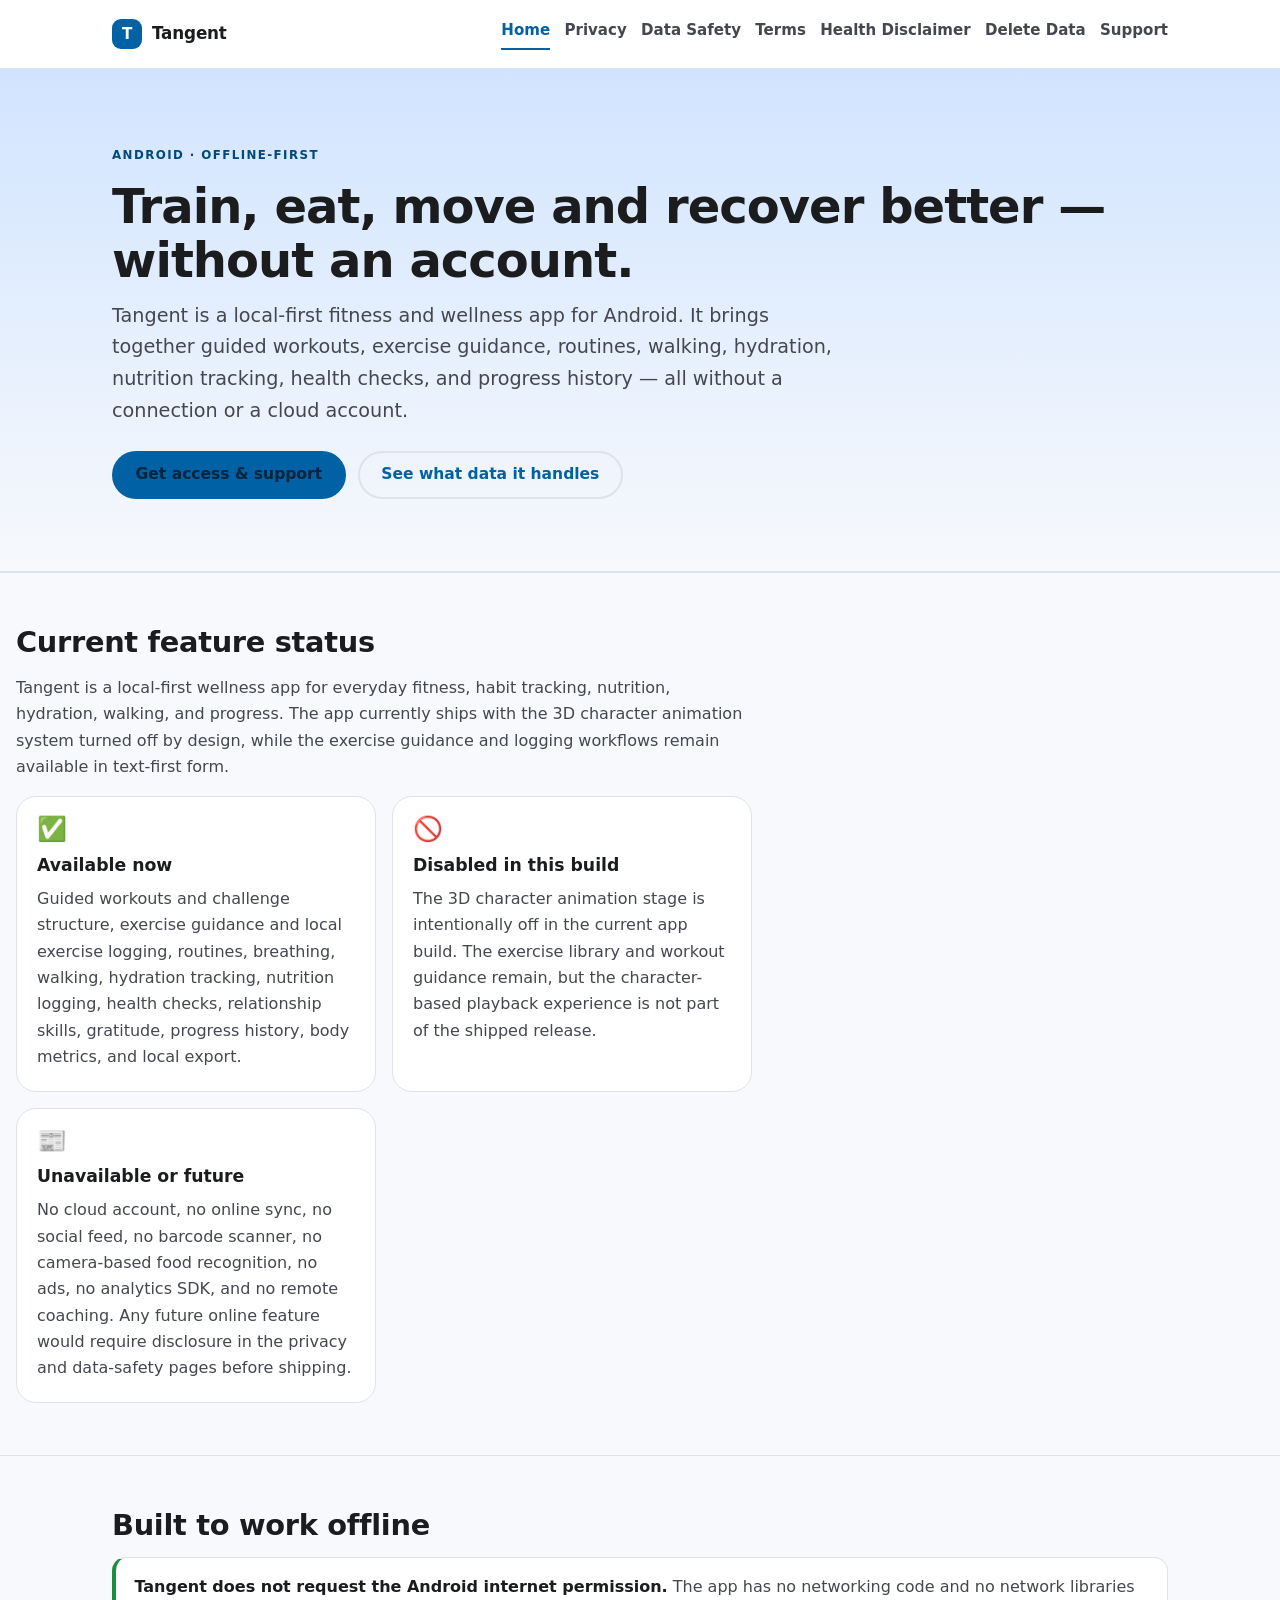
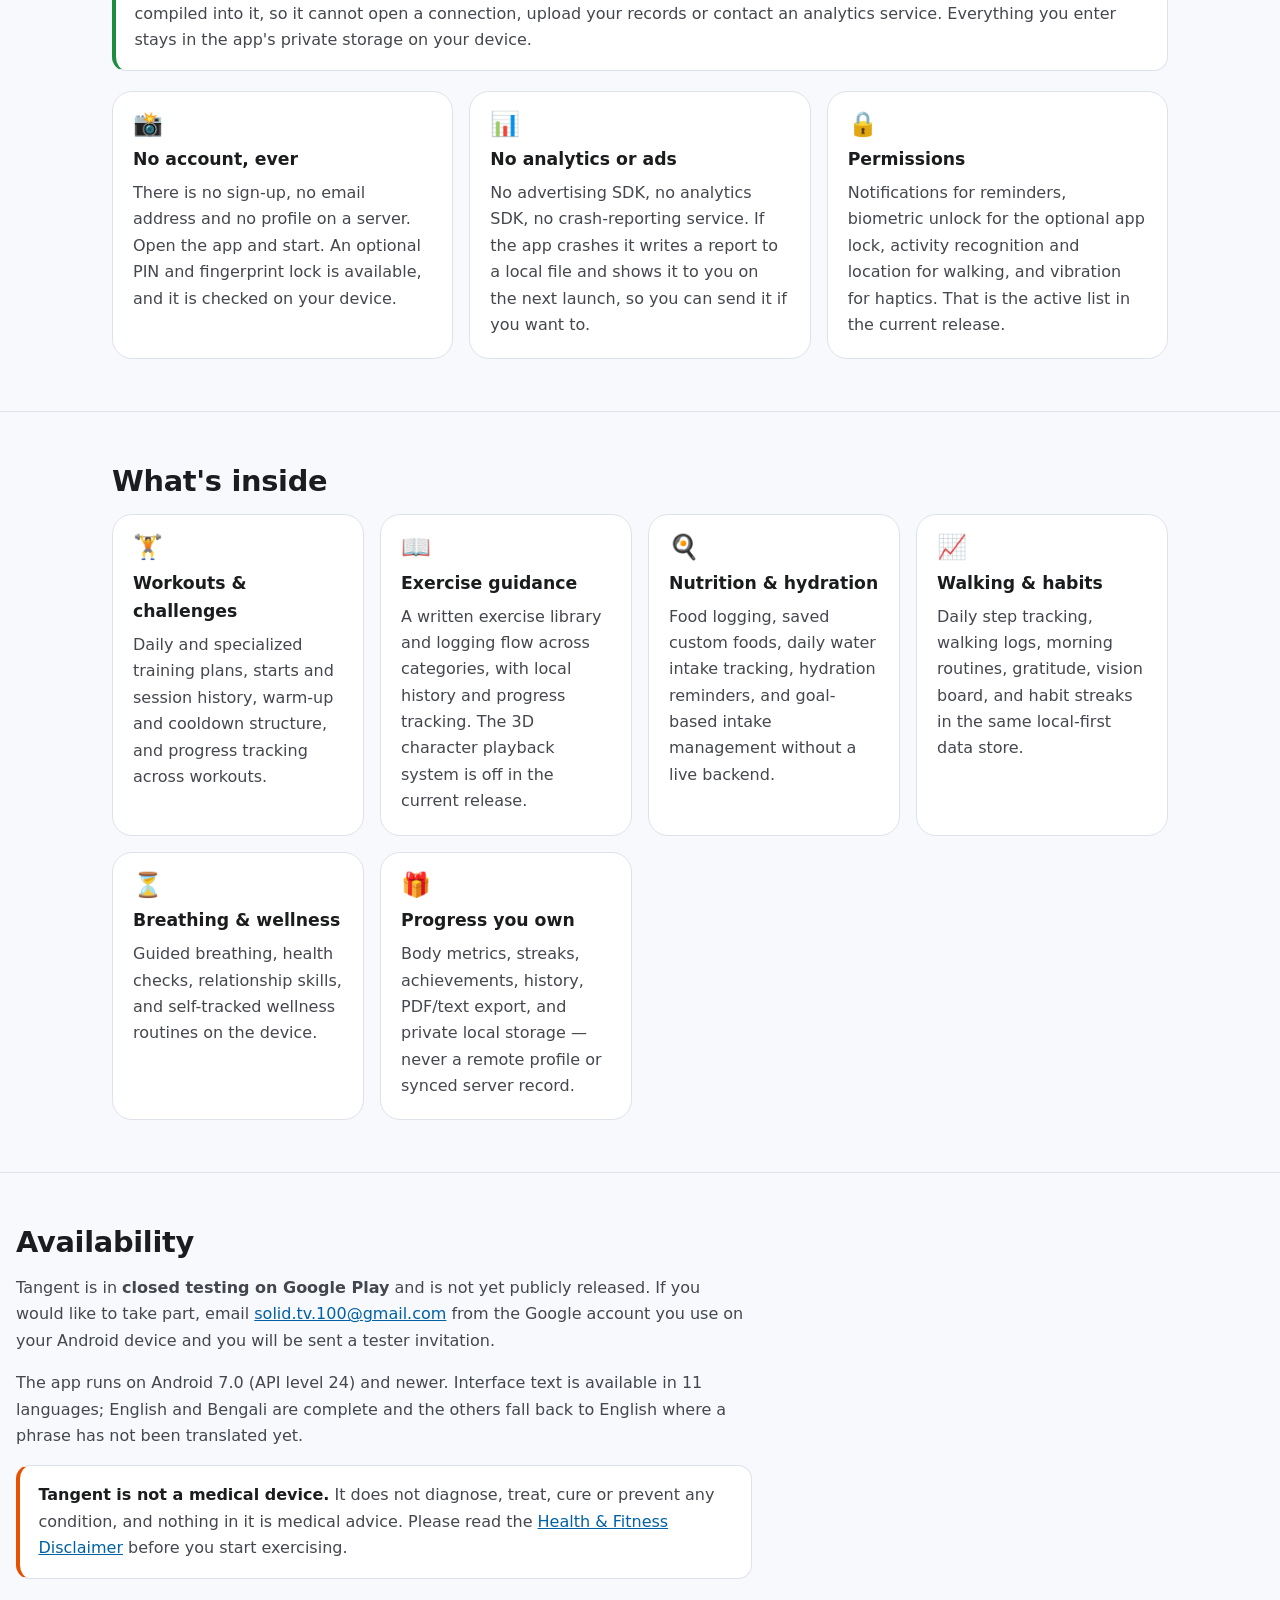
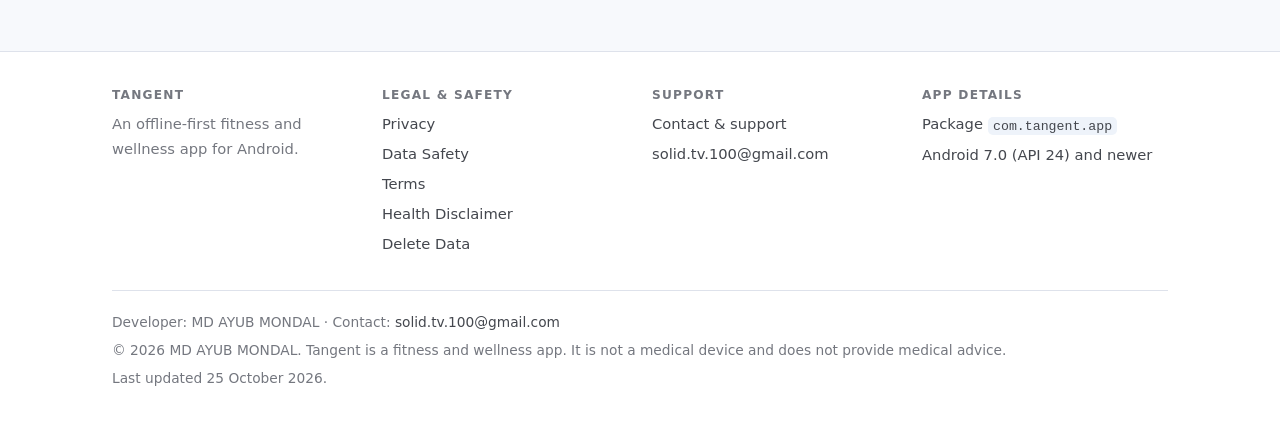
==== commit fd68334a: "Finalize the website to reflect the actual app: offline, local-first, and with exercise animations i" ====
--- a/index.html
+++ b/index.html
@@ -4,14 +4,14 @@
 <meta charset="utf-8">
 <meta name="viewport" content="width=device-width, initial-scale=1">
 <title>Tangent Fitness & Wellness — Offline Android fitness app</title>
-<meta name="description" content="Tangent is an offline-first Android fitness and wellness app: workout challenges, a 3D exercise library, 500 written exercise guides, nutrition logging, fasting and breathing tools, and progress tracking — all without an account or internet connection.">
+<meta name="description" content="Tangent is a local-first Android fitness and wellness app: guided workouts, exercise guidance, routines, walking, hydration, nutrition tracking, health checks, and progress history — all without an account or internet connection.">
 <link rel="canonical" href="https://solidtv100-afk.github.io/tangent-website/">
 <meta name="author" content="MD AYUB MONDAL">
 <meta name="theme-color" content="#0061a4">
 <meta property="og:type" content="website">
 <meta property="og:site_name" content="Tangent Fitness &amp; Wellness">
 <meta property="og:title" content="Tangent Fitness & Wellness — Offline Android fitness app">
-<meta property="og:description" content="Tangent is an offline-first Android fitness and wellness app: workout challenges, a 3D exercise library, 500 written exercise guides, nutrition logging, fasting and breathing tools, and progress tracking — all without an account or internet connection.">
+<meta property="og:description" content="Tangent is a local-first Android fitness and wellness app: guided workouts, exercise guidance, routines, walking, hydration, nutrition tracking, health checks, and progress history — all without an account or internet connection.">
 <meta property="og:url" content="https://solidtv100-afk.github.io/tangent-website/">
 <meta name="twitter:card" content="summary">
 <link rel="stylesheet" href="assets/styles.css">
@@ -28,7 +28,7 @@
   "author": { "@type": "Person", "name": "MD AYUB MONDAL" },
   "publisher": { "@type": "Person", "name": "MD AYUB MONDAL" },
   "url": "https://solidtv100-afk.github.io/tangent-website/",
-  "description": "Offline-first fitness and wellness app for Android: workout challenges, a 3D exercise library, a written guide to 500 exercises, nutrition and water logging, fasting and breathing tools, and progress tracking — all without a network account.",
+  "description": "Local-first fitness and wellness app for Android: guided workouts, exercise guidance, routines, walking, hydration, nutrition tracking, health checks, and progress history — all without an account or internet connection.",
   "isAccessibleForFree": true,
   "privacyPolicy": "https://solidtv100-afk.github.io/tangent-website/privacy/"
 }
@@ -62,13 +62,12 @@
 <section class="hero">
   <div class="wrap">
     <span class="eyebrow">Android &middot; Offline-first</span>
-    <h1>Train, eat and breathe better &mdash; without an account.</h1>
+    <h1>Train, eat, move and recover better &mdash; without an account.</h1>
     <p class="lede">
-      Tangent is a fitness and wellness app for Android. Guided workout
-      challenges, a packaged exercise library, written exercise guidance,
-      food and water logging, fasting and breathing tools, and progress
-      tracking &mdash; all of it working with no connection, no sign-up and no
-      data leaving your phone.
+      Tangent is a local-first fitness and wellness app for Android. It brings
+      together guided workouts, exercise guidance, routines, walking,
+      hydration, nutrition tracking, health checks, and progress history &mdash;
+      all without a connection or a cloud account.
     </p>
     <div class="actions">
       <a class="btn btn-primary" href="support/">Get access &amp; support</a>
@@ -81,37 +80,39 @@
   <div class="wrap prose">
     <h2>Current feature status</h2>
     <p>
-      The current Tangent Android build is a local, offline fitness and wellness
-      app. The list below distinguishes what is available now from what is not
-      part of the present app release.
+      Tangent is a local-first wellness app for everyday fitness, habit tracking,
+      nutrition, hydration, walking, and progress. The app currently ships with
+      the 3D character animation system turned off by design, while the exercise
+      guidance and logging workflows remain available in text-first form.
     </p>
     <div class="grid">
       <div class="card">
         <span class="ico" aria-hidden="true">&#9989;</span>
         <h3>Available now</h3>
         <p>
-          Offline workout challenges, written exercise guidance, basic exercise
-          reference and animation support packaged inside the app, nutrition and
-          water tracking, fasting and breathing tools, progress history, and
-          local export.
+          Guided workouts and challenge structure, exercise guidance and local
+          exercise logging, routines, breathing, walking, hydration tracking,
+          nutrition logging, health checks, relationship skills, gratitude,
+          progress history, body metrics, and local export.
         </p>
       </div>
       <div class="card">
         <span class="ico" aria-hidden="true">&#128683;</span>
-        <h3>Not currently in the app</h3>
-        <p>
-          There is no cloud account, online sync, social feed, remote coaching,
-          barcode scanning, AI food recognition, ads, subscriptions or analytics
-          service in the current build. These are not part of the app as shipped.
+        <h3>Disabled in this build</h3>
+        <p>
+          The 3D character animation stage is intentionally off in the current
+          app build. The exercise library and workout guidance remain, but the
+          character-based playback experience is not part of the shipped release.
         </p>
       </div>
       <div class="card">
         <span class="ico" aria-hidden="true">&#128240;</span>
-        <h3>Planned or future</h3>
-        <p>
-          Any future online capability, if added, would need to be disclosed in
-          the privacy policy, data safety page and release documentation before
-          it ships.
+        <h3>Unavailable or future</h3>
+        <p>
+          No cloud account, no online sync, no social feed, no barcode scanner,
+          no camera-based food recognition, no ads, no analytics SDK, and no
+          remote coaching. Any future online feature would require disclosure in
+          the privacy and data-safety pages before shipping.
         </p>
       </div>
     </div>
@@ -124,10 +125,9 @@
     <div class="callout good">
       <p>
         <strong>Tangent does not request the Android internet permission.</strong>
-        The app has no networking code and no network libraries compiled into
-        it, so it cannot open a connection, upload your records or contact an
-        analytics service &mdash; not by policy, but because the capability is
-        not in the build. Everything you enter stays in the app's private
+        The app has no networking code and no network libraries compiled into it,
+        so it cannot open a connection, upload your records or contact an
+        analytics service. Everything you enter stays in the app's private
         storage on your device.
       </p>
     </div>
@@ -152,11 +152,11 @@
       </div>
       <div class="card">
         <span class="ico" aria-hidden="true">&#128274;</span>
-        <h3>Three permissions</h3>
-        <p>
-          Notifications for your own reminders, biometrics for the optional app
-          lock, and vibration for haptics &mdash; which you can switch off.
-          That is the whole list.
+        <h3>Permissions</h3>
+        <p>
+          Notifications for reminders, biometric unlock for the optional app lock,
+          activity recognition and location for walking, and vibration for
+          haptics. That is the active list in the current release.
         </p>
       </div>
     </div>
@@ -169,55 +169,51 @@
     <div class="grid">
       <div class="card">
         <span class="ico" aria-hidden="true">&#127947;</span>
-        <h3>Workout challenges</h3>
-        <p>
-          Day-by-day plans with a warm-up, training and cool-down, progress per
-          day, and a player that walks you through each exercise.
-        </p>
-      </div>
-      <div class="card">
-        <span class="ico" aria-hidden="true">&#127916;</span>
-        <h3>Exercise library</h3>
-        <p>
-          Exercise guidance and packaged 3D animation support are included inside
-          the app and rendered on your device. Nothing streams from a remote
-          service.
+        <h3>Workouts &amp; challenges</h3>
+        <p>
+          Daily and specialized training plans, starts and session history, warm-up
+          and cooldown structure, and progress tracking across workouts.
         </p>
       </div>
       <div class="card">
         <span class="ico" aria-hidden="true">&#128214;</span>
-        <h3>Exercise guide</h3>
-        <p>
-          500 exercises in writing across eight body areas &mdash; setup, form
-          cues, breathing, sets and reps, safety notes, and easier and harder
-          variations.
+        <h3>Exercise guidance</h3>
+        <p>
+          A written exercise library and logging flow across categories, with local
+          history and progress tracking. The 3D character playback system is off in
+          the current release.
         </p>
       </div>
       <div class="card">
         <span class="ico" aria-hidden="true">&#127859;</span>
-        <h3>Nutrition &amp; water</h3>
-        <p>
-          A food log with macros over a built-in 47-food catalogue, custom
-          foods you save yourself, and a daily water tracker. No barcode
-          scanning and no photo recognition &mdash; both need a server.
+        <h3>Nutrition &amp; hydration</h3>
+        <p>
+          Food logging, saved custom foods, daily water intake tracking, hydration
+          reminders, and goal-based intake management without a live backend.
+        </p>
+      </div>
+      <div class="card">
+        <span class="ico" aria-hidden="true">&#128200;</span>
+        <h3>Walking &amp; habits</h3>
+        <p>
+          Daily step tracking, walking logs, morning routines, gratitude, vision
+          board, and habit streaks in the same local-first data store.
         </p>
       </div>
       <div class="card">
         <span class="ico" aria-hidden="true">&#9203;</span>
-        <h3>Fasting &amp; breathing</h3>
-        <p>
-          A fasting timer with local reminders, plus guided breathing sessions
-          with optional spoken coaching through your device's own
-          text-to-speech.
-        </p>
-      </div>
-      <div class="card">
-        <span class="ico" aria-hidden="true">&#128200;</span>
+        <h3>Breathing &amp; wellness</h3>
+        <p>
+          Guided breathing, health checks, relationship skills, and self-tracked
+          wellness routines on the device.
+        </p>
+      </div>
+      <div class="card">
+        <span class="ico" aria-hidden="true">&#127873;</span>
         <h3>Progress you own</h3>
         <p>
-          Streaks, session history, body metrics and badges. Export a report as
-          PDF or text and share it wherever you choose &mdash; the app never
-          sends it anywhere on its own.
+          Body metrics, streaks, achievements, history, PDF/text export, and
+          private local storage — never a remote profile or synced server record.
         </p>
       </div>
     </div>
@@ -235,8 +231,8 @@
     </p>
     <p>
       The app runs on Android 7.0 (API level 24) and newer. Interface text is
-      available in 11 languages; English and Bengali are complete and the
-      others fall back to English where a phrase has not been translated yet.
+      available in 11 languages; English and Bengali are complete and the others
+      fall back to English where a phrase has not been translated yet.
     </p>
     <div class="callout warn">
       <p>
